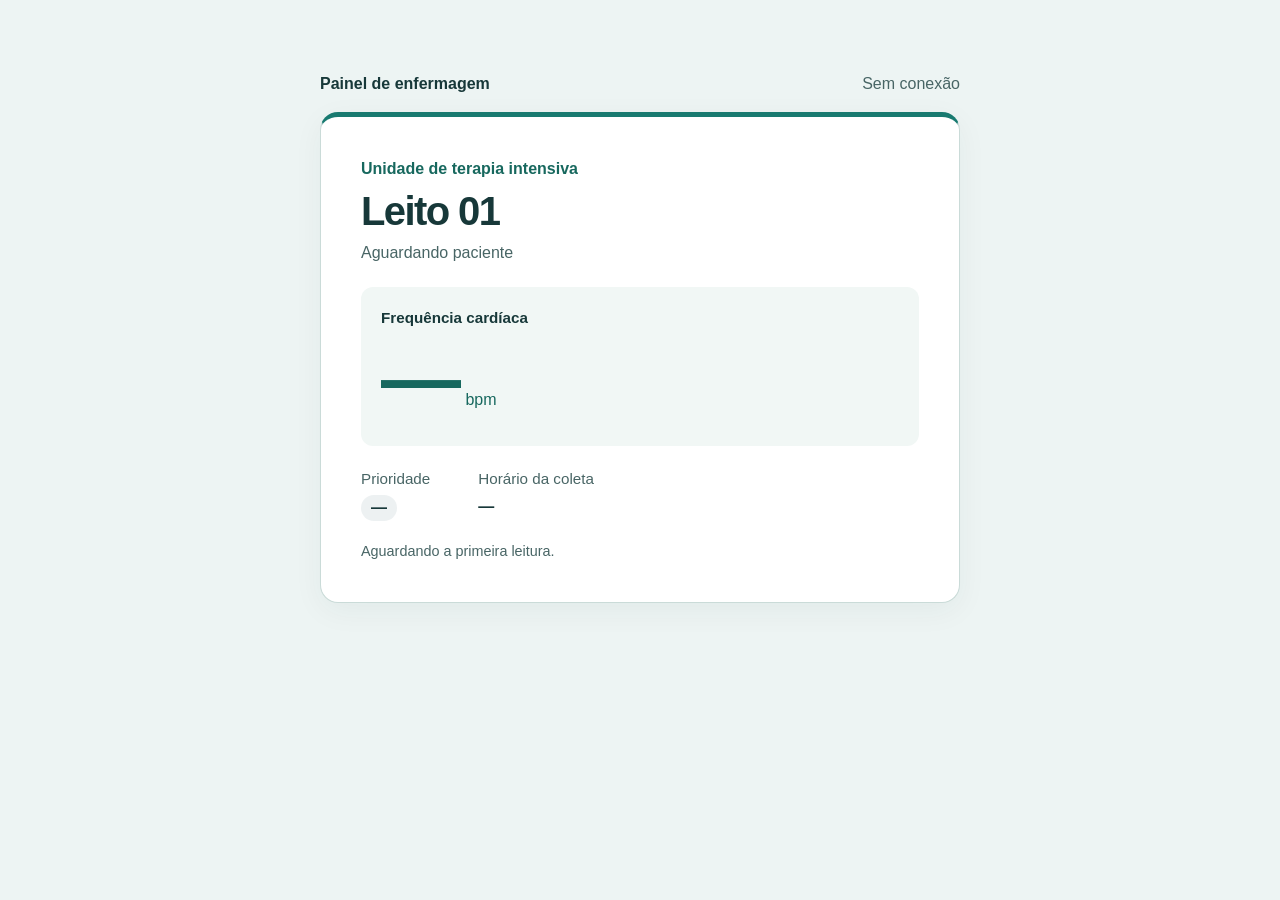
==== codigo/frontend/index.html @ b7bc57e5 "feat(frontend): exibe frequência cardíaca do leito 01 via MQTT" ====
<!doctype html>
<html lang="pt-BR">
<head>
  <meta charset="utf-8">
  <meta name="viewport" content="width=device-width, initial-scale=1">
  <title>Leito 01 | Monitoramento hospitalar</title>

  <link rel="stylesheet" href="css/estilos.css">
  <script defer src="js/vendor/mqtt.min.js"></script>
  <script defer src="js/enfermagem.js"></script>
</head>
<body>
  <main>
    <header>
      <strong>Painel de enfermagem</strong>
      <span id="conexao" role="status">Conectando…</span>
    </header>

    <article>
      <p class="ala">Unidade de terapia intensiva</p>
      <h1>Leito 01</h1>
      <p id="paciente">Aguardando paciente</p>

      <section>
        <h2>Frequência cardíaca</h2>
        <p class="medida"><b id="valor">—</b> bpm</p>
      </section>

      <dl>
        <div>
          <dt>Prioridade</dt>
          <dd><span id="prioridade">—</span></dd>
        </div>
        <div>
          <dt>Horário da coleta</dt>
          <dd id="hora">—</dd>
        </div>
      </dl>

      <p id="aviso" role="status">Aguardando a primeira leitura.</p>
    </article>
  </main>
</body>
</html>
---- codigo/frontend/css/estilos.css ----
* { box-sizing: border-box; }

body {
  margin: 0;
  background: #edf4f3;
  color: #173839;
  font: 1rem/1.5 Inter, "Segoe UI", sans-serif;
}

main {
  width: min(94%, 640px);
  margin: clamp(24px, 8vh, 80px) auto;
}

header {
  display: flex;
  flex-wrap: wrap;
  justify-content: space-between;
  gap: 8px;
  margin-bottom: 16px;
}

#conexao, #aviso, #paciente, dt { color: #486565; }

article {
  padding: clamp(22px, 5vw, 40px);
  border: 1px solid #cadbd8;
  border-top: 5px solid #187a70;
  border-radius: 18px;
  background: white;
  box-shadow: 0 8px 30px #1738390d;
}

p, h1, h2, dl, dd { margin: 0; }

.ala { color: #17685e; font-weight: 600; }
h1 { font-size: 2.5rem; letter-spacing: -.04em; }

section {
  background: #f1f7f5;
  border-radius: 12px;
  padding: 20px;
  margin: 22px 0;
}

h2, dt { font-size: .95rem; }
.medida { color: #17685e; }
#valor { font-size: clamp(3.5rem, 10vw, 5rem); line-height: 1.2; }

dl { display: flex; flex-wrap: wrap; gap: 18px 48px; }
dd { margin-top: 4px; font-weight: 700; font-variant-numeric: tabular-nums; }

#prioridade {
  display: inline-block;
  padding: 1px 10px;
  border-radius: 20px;
  background: #edf1f2;
}

#prioridade[data-nivel="ROTINA"]  { background: #d8f2e7; color: #125a42; }
#prioridade[data-nivel="ATENCAO"] { background: #fff0c2; color: #704700; }
#prioridade[data-nivel="CRITICO"] { background: #ffe0df; color: #922e30; }

#aviso { margin-top: 20px; font-size: .9rem; }
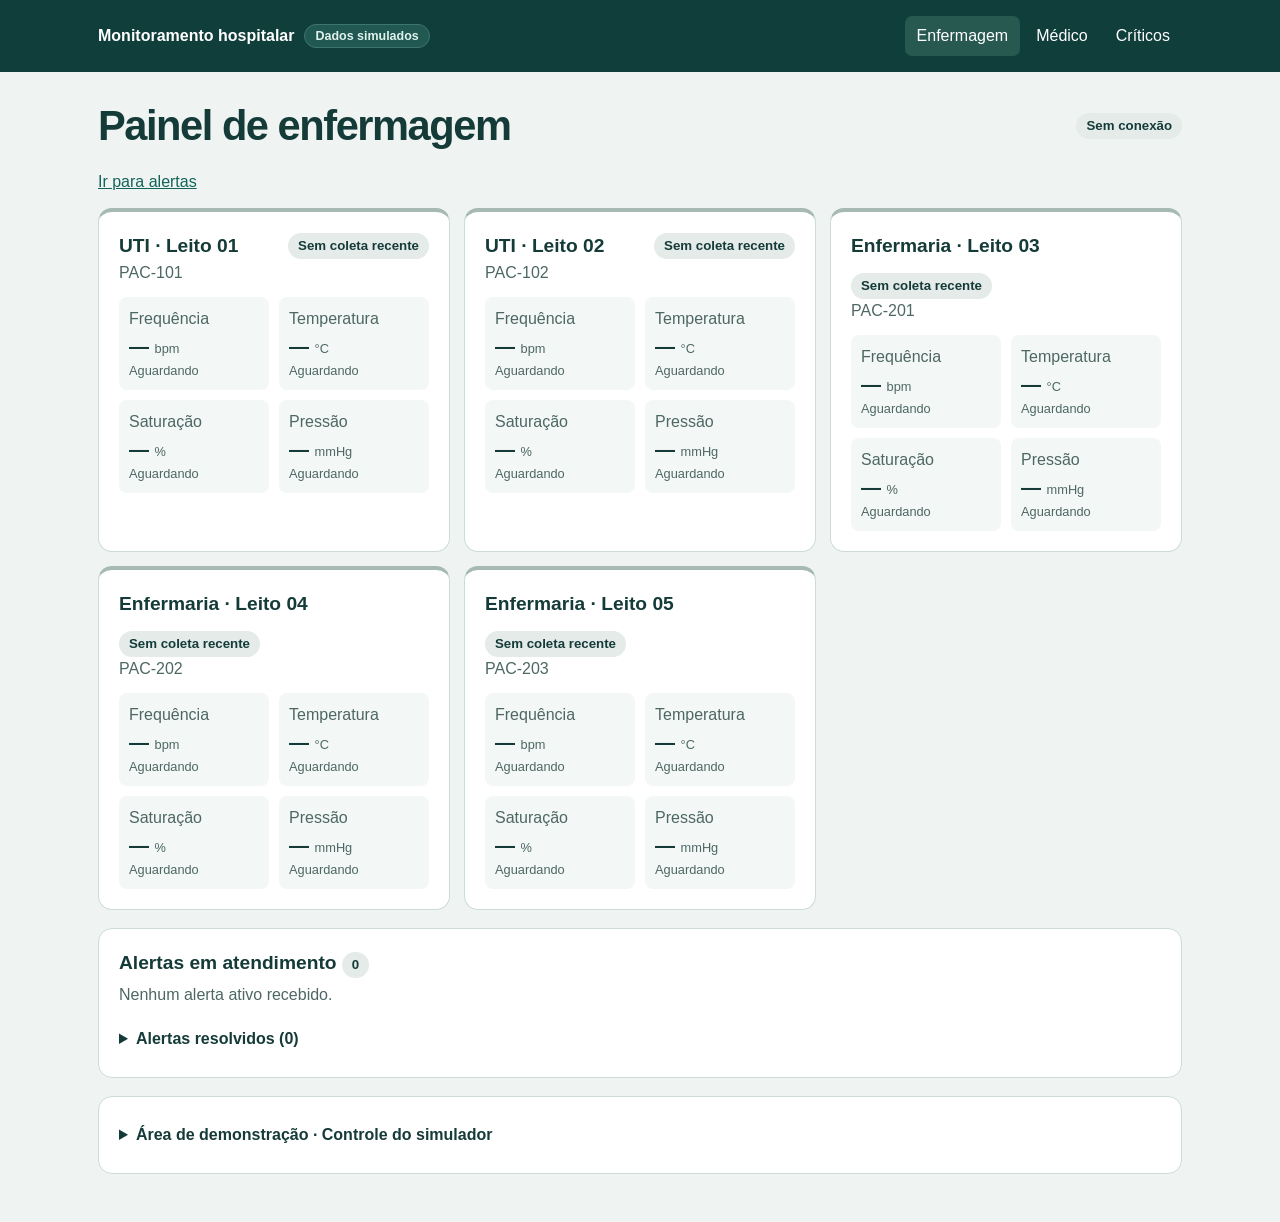
==== commit d1224841: "Finaliza etapas 6 e 7: paineis web, simulador via MQTT, recuperacao gradual e revisao do README" ====
--- a/codigo/frontend/index.html
+++ b/codigo/frontend/index.html
@@ -3,42 +3,52 @@
 <head>
   <meta charset="utf-8">
   <meta name="viewport" content="width=device-width, initial-scale=1">
-  <title>Leito 01 | Monitoramento hospitalar</title>
-
+  <title>Painel de enfermagem · Monitoramento hospitalar</title>
   <link rel="stylesheet" href="css/estilos.css">
   <script defer src="js/vendor/mqtt.min.js"></script>
+  <script defer src="js/conexao-mqtt.js"></script>
+  <script defer src="js/painel.js"></script>
   <script defer src="js/enfermagem.js"></script>
 </head>
 <body>
-  <main>
-    <header>
-      <strong>Painel de enfermagem</strong>
-      <span id="conexao" role="status">Conectando…</span>
-    </header>
-
-    <article>
-      <p class="ala">Unidade de terapia intensiva</p>
-      <h1>Leito 01</h1>
-      <p id="paciente">Aguardando paciente</p>
-
-      <section>
-        <h2>Frequência cardíaca</h2>
-        <p class="medida"><b id="valor">—</b> bpm</p>
-      </section>
-
-      <dl>
-        <div>
-          <dt>Prioridade</dt>
-          <dd><span id="prioridade">—</span></dd>
-        </div>
-        <div>
-          <dt>Horário da coleta</dt>
-          <dd id="hora">—</dd>
-        </div>
-      </dl>
-
-      <p id="aviso" role="status">Aguardando a primeira leitura.</p>
-    </article>
-  </main>
+<header><div class="barra"><div class="marca"><strong>Monitoramento hospitalar</strong><span class="selo-ambiente">Dados simulados</span></div>
+<nav aria-label="Painéis"><a href="index.html" aria-current="page">Enfermagem</a><a href="medico.html">Médico</a><a href="mobile.html">Críticos</a></nav></div></header>
+<main>
+  <div class="titulo"><h1>Painel de enfermagem</h1><span id="conexao" role="status">Conectando…</span></div>
+  <a class="atalho" href="#atendimento">Ir para alertas</a>
+  <div id="leituras"></div>
+  <section class="box" id="atendimento">
+    <h2>Alertas em atendimento <span id="quantidade">0</span></h2>
+    <p id="retorno" role="status"></p>
+    <div id="ativos"></div>
+    <details><summary>Alertas resolvidos (<span id="total-resolvidos">0</span>)</summary><div id="resolvidos"></div></details>
+  </section>
+  <details class="box simulador-box" id="simulador-demo">
+    <summary>Área de demonstração · Controle do simulador</summary>
+    <p class="muted">Envia comandos via MQTT para o simulador Java provocar crise ou simular recuperação imediata para a rotina.</p>
+    <div class="sim-controles">
+      <div><label for="sim-leito">Leito</label><select id="sim-leito"></select></div>
+      <div><label for="sim-sinal">Sinal</label><select id="sim-sinal"></select></div>
+      <div class="botoes sim-acoes">
+        <button type="button" id="sim-crise" class="perigo">Provocar crise</button>
+        <button type="button" id="sim-rotina" class="principal">Simular recuperação (Rotina)</button>
+      </div>
+    </div>
+    <p id="sim-estado" class="muted"></p>
+    <p id="sim-retorno" class="muted" role="status"></p>
+  </details>
+</main>
+<dialog id="dialogo" aria-labelledby="acao-titulo">
+  <form id="formulario">
+    <h2 id="acao-titulo">Reconhecer alerta</h2>
+    <p id="contexto"></p>
+    <label for="usuario">Identificação do profissional</label>
+    <input id="usuario" required maxlength="80" autocomplete="off" placeholder="Ex.: enf-01">
+    <div id="grupo-motivo" hidden><label for="motivo">Motivo da resolução</label>
+    <textarea id="motivo" rows="3" maxlength="500"></textarea></div>
+    <div class="botoes"><button type="button" id="cancelar">Cancelar</button>
+    <button class="principal" type="submit" id="confirmar">Confirmar</button></div>
+  </form>
+</dialog>
 </body>
 </html>
--- a/codigo/frontend/css/estilos.css
+++ b/codigo/frontend/css/estilos.css
@@ -1,64 +1,94 @@
+:root {
+  color-scheme: light;
+  --ink: #153b39;
+  --muted: #4d6764;
+  --line: #cddbd6;
+  --green: #126459;
+  --danger: #a6343a;
+  font: 16px/1.5 Inter, "Segoe UI", sans-serif;
+}
 * { box-sizing: border-box; }
-
-body {
-  margin: 0;
-  background: #edf4f3;
-  color: #173839;
-  font: 1rem/1.5 Inter, "Segoe UI", sans-serif;
-}
-
-main {
-  width: min(94%, 640px);
-  margin: clamp(24px, 8vh, 80px) auto;
-}
-
-header {
-  display: flex;
-  flex-wrap: wrap;
-  justify-content: space-between;
-  gap: 8px;
-  margin-bottom: 16px;
-}
-
-#conexao, #aviso, #paciente, dt { color: #486565; }
-
-article {
-  padding: clamp(22px, 5vw, 40px);
-  border: 1px solid #cadbd8;
-  border-top: 5px solid #187a70;
-  border-radius: 18px;
-  background: white;
-  box-shadow: 0 8px 30px #1738390d;
-}
-
-p, h1, h2, dl, dd { margin: 0; }
-
-.ala { color: #17685e; font-weight: 600; }
-h1 { font-size: 2.5rem; letter-spacing: -.04em; }
-
-section {
-  background: #f1f7f5;
-  border-radius: 12px;
-  padding: 20px;
-  margin: 22px 0;
-}
-
-h2, dt { font-size: .95rem; }
-.medida { color: #17685e; }
-#valor { font-size: clamp(3.5rem, 10vw, 5rem); line-height: 1.2; }
-
-dl { display: flex; flex-wrap: wrap; gap: 18px 48px; }
-dd { margin-top: 4px; font-weight: 700; font-variant-numeric: tabular-nums; }
-
-#prioridade {
-  display: inline-block;
-  padding: 1px 10px;
-  border-radius: 20px;
-  background: #edf1f2;
-}
-
-#prioridade[data-nivel="ROTINA"]  { background: #d8f2e7; color: #125a42; }
-#prioridade[data-nivel="ATENCAO"] { background: #fff0c2; color: #704700; }
-#prioridade[data-nivel="CRITICO"] { background: #ffe0df; color: #922e30; }
-
-#aviso { margin-top: 20px; font-size: .9rem; }
+body { margin: 0; background: #eff4f2; color: var(--ink); }
+header { background: #103e3a; color: white; }
+.barra, main { max-width: 1180px; margin: auto; padding: 0 clamp(16px, 4vw, 48px); }
+.barra, .titulo, .linha, .botoes { display: flex; align-items: center; justify-content: space-between; gap: 12px; flex-wrap: wrap; }
+.barra { min-height: 72px; padding-block: 12px; }
+.marca { display: flex; align-items: center; gap: 10px; flex-wrap: wrap; }
+.selo-ambiente { font-size: .78rem; font-weight: 600; padding: 2px 10px; border-radius: 999px; background: #225852; color: #dff2ec; border: 1px solid #3c756d; }
+nav { display: flex; flex-wrap: wrap; gap: 4px; }
+nav a { color: white; padding: 8px 12px; text-decoration: none; border-radius: 7px; }
+nav a[aria-current], nav a:hover { background: #285951; }
+main { padding-bottom: 48px; }
+.titulo { margin: 30px 0 20px; }
+h1, h2, h3, p, dl, dd { margin: 0; }
+h1 { font-size: clamp(1.65rem, 4vw, 2.6rem); line-height: 1.15; letter-spacing: -.035em; }
+h2 { font-size: 1.2rem; }
+h3 { font-size: 1.05rem; }
+.muted, small, dt, #contexto { color: var(--muted); }
+#conexao, .tag, #quantidade { display: inline-block; border-radius: 20px; padding: 3px 10px; background: #e4ebe8; font-size: .83rem; font-weight: 650; }
+#conexao[data-online="sim"], .rotina { color: #145143; background: #dcf1e6; }
+.atencao { color: #734700; background: #fff0c6; }
+.critico { color: #852b30; background: #ffe3e3; }
+.grade { display: grid; grid-template-columns: repeat(auto-fit,minmax(min(100%,300px),1fr)); gap: 14px; }
+.box, .cartao { padding: 20px; border: 1px solid var(--line); border-radius: 14px; background: white; }
+.box { margin-top: 18px; }
+.cartao { border-top: 4px solid #a6b9b3; }
+.cartao[data-nivel="ROTINA"] { border-top-color: #449e81; }
+.cartao[data-nivel="ATENCAO"] { border-top-color: #cf952a; }
+.cartao[data-nivel="CRITICO"] { border-top-color: #bd5054; }
+.metricas { display: grid; grid-template-columns: 1fr 1fr; gap: 10px; margin-top: 12px; }
+.metrica { background: #f3f7f5; padding: 10px; border-radius: 8px; }
+dd small { display: inline; font-weight: 500; }
+.atalho { display: inline-block; color: var(--green); margin: 0 0 14px; }
+dd { font-size: 1.25rem; font-weight: 650; font-variant-numeric: tabular-nums; }
+small { display: block; font-size: .8rem; }
+.alerta { border-top: 1px solid var(--line); margin-top: 12px; padding-top: 14px; overflow-wrap: anywhere; }
+.alerta[data-destaque="sim"] { border-left: 4px solid var(--green); padding-left: 14px; background: #f9fcfb; border-radius: 6px; padding-bottom: 12px; }
+.alerta p, .box > p, #contexto { margin: 5px 0; }
+.motivo-campo { background: #f5f9f7; padding: 8px 10px; border-radius: 8px; font-size: .92rem; }
+.linha-tempo { list-style: none; margin: 10px 0 8px; padding: 0 0 0 14px; border-left: 2px solid var(--line); display: grid; gap: 6px; font-size: .88rem; }
+.linha-tempo li { position: relative; padding-left: 6px; }
+.linha-tempo li::before { content: ""; position: absolute; left: -19px; top: 7px; width: 8px; height: 8px; border-radius: 50%; background: #9db2ac; }
+.linha-tempo li.concluido::before { background: var(--green); }
+.linha-tempo li.pendente { color: var(--muted); }
+.motivo-resolucao { display: block; margin-top: 3px; color: var(--ink); }
+.aguardo { font-size: .86rem; color: var(--muted); font-style: italic; }
+.aviso-bloqueio { color: #852b30; font-style: normal; font-weight: 500; }
+.pronto-resolucao { color: #145143; font-style: normal; font-weight: 500; }
+button.discreto { font-size: .85rem; padding: 5px 10px; color: var(--muted); }
+details { margin-top: 14px; }
+summary { cursor: pointer; font-weight: 600; padding: 6px 0; }
+button, input, select, textarea { font: inherit; border-radius: 7px; border: 1px solid #adbfba; padding: 8px 12px; }
+button { background: white; color: var(--ink); cursor: pointer; }
+button:disabled { opacity: .52; cursor: default; }
+button:not(:disabled):hover { border-color: var(--green); }
+.principal { color: white; background: var(--green); border-color: var(--green); }
+.perigo { color: white; background: var(--danger); border-color: var(--danger); }
+.botoes { justify-content: flex-start; margin-top: 10px; }
+:focus-visible { outline: 3px solid #287fbb; outline-offset: 2px; }
+label { display: block; font-weight: 600; margin: 12px 0 4px; }
+select { max-width: 100%; margin-bottom: 16px; }
+input, textarea { width: 100%; }
+dialog { width: min(440px, 92%); border: 1px solid var(--line); border-radius: 14px; color: var(--ink); padding: 22px; }
+dialog::backdrop { background: #102a2888; }
+#retorno:not(:empty) { padding: 12px; border-left: 3px solid var(--green); background: white; margin-top: 16px; }
+.simulador-box p { margin-top: 8px; }
+.sim-controles { display: grid; grid-template-columns: repeat(auto-fit, minmax(210px, 1fr)); gap: 12px; align-items: end; margin-top: 10px; }
+.sim-controles select { width: 100%; margin-bottom: 0; }
+.sim-acoes { margin-top: 0; }
+.hist-lista { display: grid; gap: 12px; margin-top: 12px; max-height: 460px; overflow: auto; }
+.hist-cartao { border: 1px solid var(--line); border-left: 4px solid #a6b9b3; border-radius: 10px; padding: 12px 14px; background: #fbfdfc; }
+.hist-cartao[data-nivel="ROTINA"] { border-left-color: #449e81; }
+.hist-cartao[data-nivel="ATENCAO"] { border-left-color: #cf952a; }
+.hist-cartao[data-nivel="CRITICO"] { border-left-color: #bd5054; background: #fff9f9; }
+.hist-tags { display: flex; gap: 6px; flex-wrap: wrap; }
+.hist-sinais { display: grid; grid-template-columns: repeat(auto-fit, minmax(150px, 1fr)); gap: 8px; margin-top: 10px; }
+.hist-sinal { background: white; border: 1px solid #e1ebe7; border-radius: 8px; padding: 8px 10px; }
+.hist-sinal.sinal-critico { border-color: #df9a9d; background: #fff2f2; }
+.hist-sinal.sinal-atencao { border-color: #e2c574; background: #fff9e6; }
+.hist-nome { display: block; font-size: .78rem; color: var(--muted); }
+.hist-sinal strong { display: block; font-size: 1rem; font-variant-numeric: tabular-nums; }
+.resumo-alertas { margin-top: 10px; padding: 7px 10px; border-radius: 8px; background: #fff3f3; border: 1px solid #ecc6c8; color: #7a262b; font-size: .85rem; }
+.criticos-lista { list-style: none; margin: 12px 0 0; padding: 0; display: grid; gap: 8px; }
+.critico-item { display: flex; align-items: center; justify-content: space-between; gap: 12px; flex-wrap: wrap; padding: 10px 12px; border-radius: 8px; background: #fff6f6; border: 1px solid #ecc6c8; }
+.critico-meta { display: flex; align-items: center; gap: 8px; font-variant-numeric: tabular-nums; }
